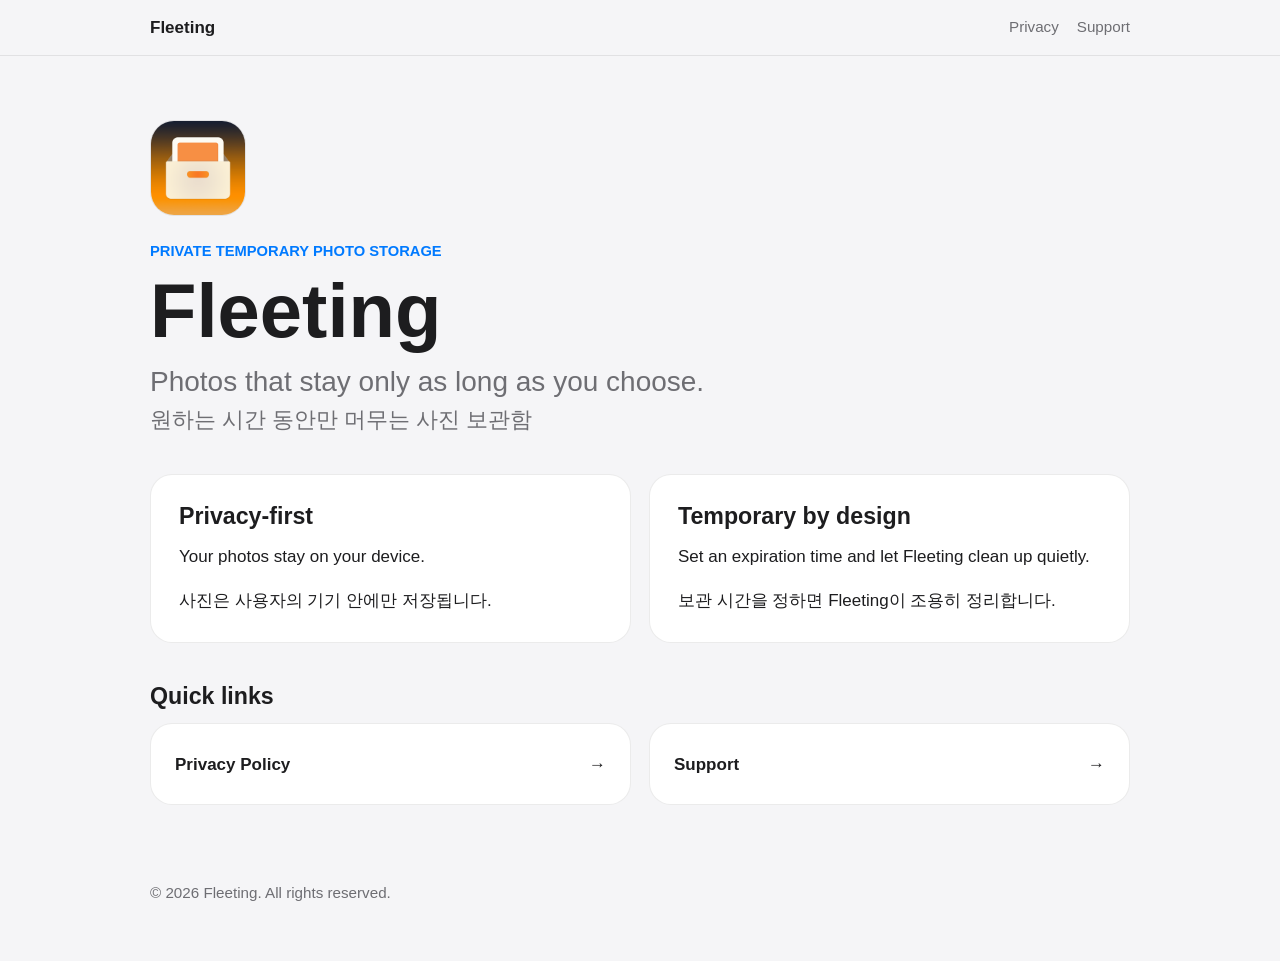
==== docs/index.html @ 69bde6c1 "Add GitHub Pages site" ====
<!doctype html>
<html lang="ko">
  <head>
    <meta charset="utf-8">
    <meta name="viewport" content="width=device-width, initial-scale=1">
    <title>Fleeting</title>
    <meta name="description" content="Fleeting keeps temporary photos private and on your device.">
    <link rel="stylesheet" href="./styles.css">
  </head>
  <body>
    <header class="site-header">
      <nav class="nav" aria-label="Main navigation">
        <a class="brand" href="./index.html" aria-current="page">Fleeting</a>
        <div class="nav-links">
          <a href="./privacy.html">Privacy</a>
          <a href="./support.html">Support</a>
        </div>
      </nav>
    </header>

    <main class="page">
      <section class="hero" aria-labelledby="hero-title">
        <img class="app-icon" src="./assets/icon.png" alt="Fleeting app icon" width="96" height="96">
        <p class="eyebrow">Private temporary photo storage</p>
        <h1 id="hero-title">Fleeting</h1>
        <p class="subtitle">Photos that stay only as long as you choose.</p>
        <p class="subtitle ko">원하는 시간 동안만 머무는 사진 보관함</p>
      </section>

      <section class="card-grid" aria-label="Fleeting features">
        <article class="card">
          <h2>Privacy-first</h2>
          <p>Your photos stay on your device.</p>
          <p lang="ko">사진은 사용자의 기기 안에만 저장됩니다.</p>
        </article>

        <article class="card">
          <h2>Temporary by design</h2>
          <p>Set an expiration time and let Fleeting clean up quietly.</p>
          <p lang="ko">보관 시간을 정하면 Fleeting이 조용히 정리합니다.</p>
        </article>
      </section>

      <section class="quick-links" aria-labelledby="quick-links-title">
        <h2 id="quick-links-title">Quick links</h2>
        <div class="link-cards">
          <a class="link-card" href="./privacy.html">
            <span>Privacy Policy</span>
            <span aria-hidden="true">→</span>
          </a>
          <a class="link-card" href="./support.html">
            <span>Support</span>
            <span aria-hidden="true">→</span>
          </a>
        </div>
      </section>
    </main>

    <footer class="site-footer">
      <p>© 2026 Fleeting. All rights reserved.</p>
    </footer>
  </body>
</html>
---- docs/styles.css ----
:root {
  --accent: #007aff;
  --text: #1d1d1f;
  --muted: #6e6e73;
  --bg: #f5f5f7;
  --card: #ffffff;
  --line: rgba(0,0,0,0.08);
  --radius: 22px;
}

* {
  box-sizing: border-box;
}

html {
  background: var(--bg);
}

body {
  margin: 0;
  min-height: 100vh;
  background: var(--bg);
  color: var(--text);
  font-family: -apple-system, BlinkMacSystemFont, "SF Pro Text", "Segoe UI", sans-serif;
  font-size: 17px;
  line-height: 1.6;
}

a {
  color: var(--accent);
  text-decoration: none;
}

a:hover {
  text-decoration: underline;
}

a:focus-visible {
  outline: 3px solid rgba(0, 122, 255, 0.35);
  outline-offset: 4px;
  border-radius: 10px;
}

.site-header {
  position: sticky;
  top: 0;
  z-index: 10;
  border-bottom: 1px solid var(--line);
  background: rgba(245, 245, 247, 0.92);
  backdrop-filter: saturate(180%) blur(18px);
}

.nav {
  display: flex;
  align-items: center;
  justify-content: space-between;
  gap: 20px;
  width: min(100% - 32px, 980px);
  margin: 0 auto;
  padding: 14px 0;
}

.brand {
  color: var(--text);
  font-weight: 700;
}

.nav-links {
  display: flex;
  align-items: center;
  gap: 18px;
  font-size: 0.95rem;
}

.nav-links a {
  color: var(--muted);
}

.nav-links a[aria-current="page"],
.brand[aria-current="page"] {
  color: var(--text);
}

.page {
  width: min(100% - 32px, 980px);
  margin: 0 auto;
  padding: 64px 0 48px;
}

.hero,
.page-title {
  max-width: 760px;
  margin-bottom: 40px;
}

.app-icon {
  display: block;
  width: 96px;
  height: 96px;
  margin-bottom: 24px;
  border-radius: 24px;
  border: 1px solid var(--line);
}

.eyebrow {
  margin: 0 0 10px;
  color: var(--accent);
  font-size: 0.92rem;
  font-weight: 700;
  letter-spacing: 0;
  text-transform: uppercase;
}

h1,
h2,
h3,
p {
  margin-top: 0;
}

h1 {
  margin-bottom: 16px;
  font-size: 4.75rem;
  line-height: 0.98;
  letter-spacing: 0;
}

h2 {
  margin-bottom: 12px;
  font-size: 1.45rem;
  line-height: 1.2;
  letter-spacing: 0;
}

h3 {
  margin-bottom: 8px;
  font-size: 1.08rem;
  line-height: 1.3;
  letter-spacing: 0;
}

.subtitle {
  max-width: 680px;
  margin-bottom: 8px;
  color: var(--muted);
  font-size: 1.75rem;
  line-height: 1.25;
}

.subtitle.ko {
  font-size: 1.35rem;
}

.updated {
  color: var(--muted);
}

.card-grid,
.link-cards {
  display: grid;
  grid-template-columns: repeat(2, minmax(0, 1fr));
  gap: 18px;
}

.card,
.content-card,
.link-card {
  border: 1px solid var(--line);
  border-radius: var(--radius);
  background: var(--card);
}

.card,
.content-card {
  padding: 28px;
}

.card p:last-child,
.content-card p:last-child,
.qa p:last-child {
  margin-bottom: 0;
}

.quick-links {
  margin-top: 40px;
}

.link-card {
  display: flex;
  align-items: center;
  justify-content: space-between;
  gap: 18px;
  min-height: 82px;
  padding: 22px 24px;
  color: var(--text);
  font-weight: 700;
}

.link-card:hover {
  border-color: rgba(0, 122, 255, 0.35);
  text-decoration: none;
}

.policy-page {
  max-width: 900px;
}

.content-card {
  margin-bottom: 20px;
}

.content-card h2:not(:first-child),
.content-card h3:not(:first-child) {
  margin-top: 30px;
}

ul {
  padding-left: 1.35rem;
}

li + li {
  margin-top: 6px;
}

.faq {
  display: grid;
  gap: 24px;
}

.qa {
  padding-top: 22px;
  border-top: 1px solid var(--line);
}

.qa:first-of-type {
  padding-top: 0;
  border-top: 0;
}

.site-footer {
  width: min(100% - 32px, 980px);
  margin: 0 auto;
  padding: 28px 0 40px;
  color: var(--muted);
  font-size: 0.95rem;
}

.footer-links {
  display: flex;
  flex-wrap: wrap;
  gap: 18px;
}

@media (max-width: 720px) {
  body {
    font-size: 16px;
  }

  .nav {
    width: min(100% - 24px, 980px);
  }

  .nav-links {
    gap: 14px;
  }

  .page {
    width: min(100% - 24px, 980px);
    padding-top: 42px;
  }

  h1 {
    font-size: 3.1rem;
  }

  .subtitle {
    font-size: 1.35rem;
  }

  .subtitle.ko {
    font-size: 1.15rem;
  }

  .card-grid,
  .link-cards {
    grid-template-columns: 1fr;
  }

  .card,
  .content-card {
    padding: 22px;
  }

  .site-footer {
    width: min(100% - 24px, 980px);
  }
}
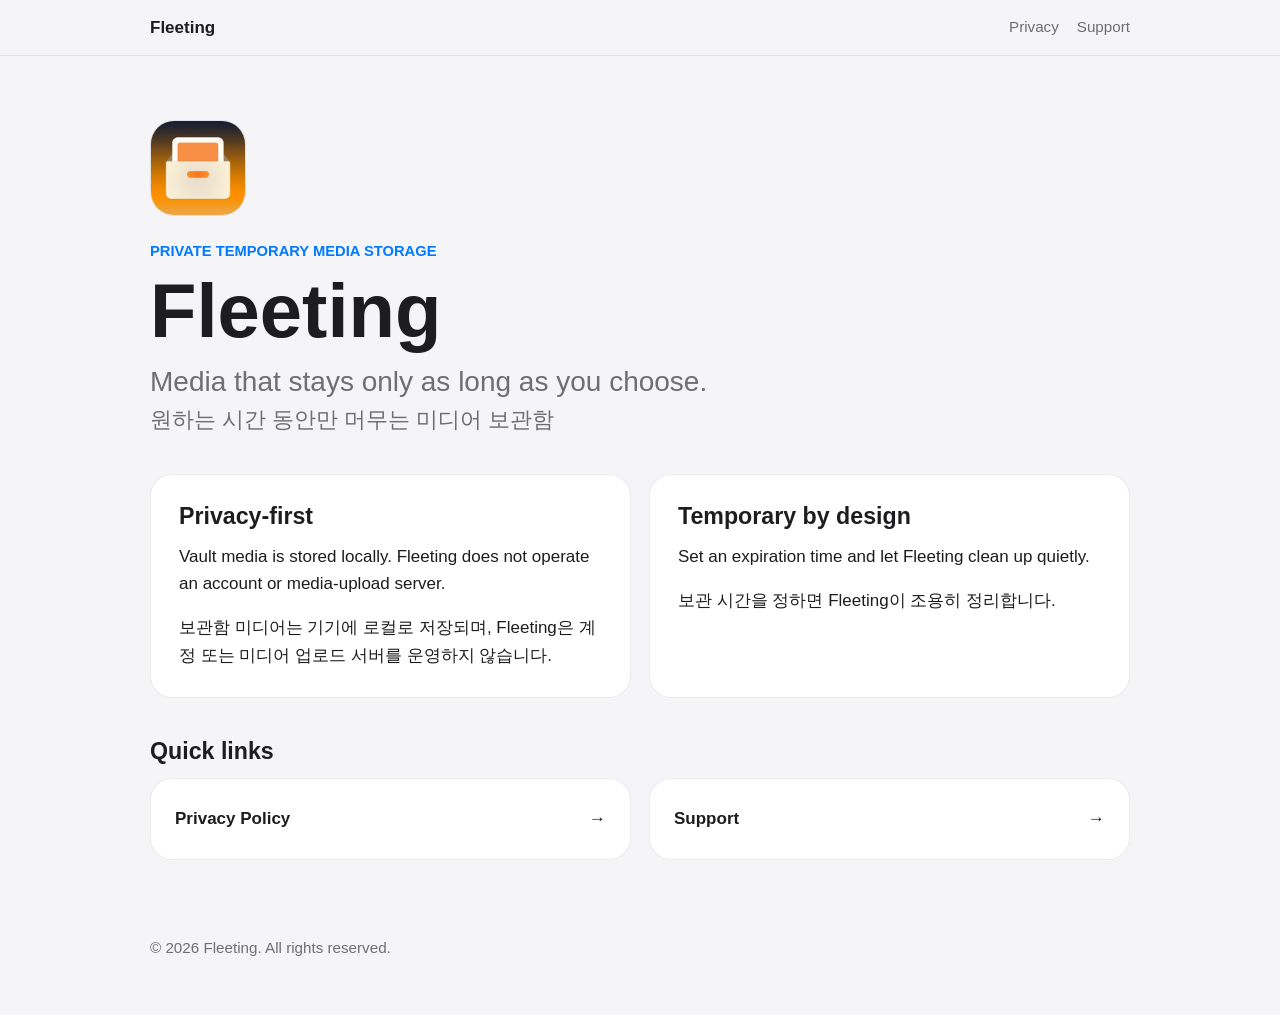
==== commit 0ed5cfe2: "Clarify Fleeting privacy and support" ====
--- a/docs/index.html
+++ b/docs/index.html
@@ -4,7 +4,7 @@
     <meta charset="utf-8">
     <meta name="viewport" content="width=device-width, initial-scale=1">
     <title>Fleeting</title>
-    <meta name="description" content="Fleeting keeps temporary photos private and on your device.">
+    <meta name="description" content="Fleeting keeps temporary media in a private local vault without a Fleeting upload server.">
     <link rel="stylesheet" href="./styles.css">
   </head>
   <body>
@@ -21,17 +21,17 @@
     <main class="page">
       <section class="hero" aria-labelledby="hero-title">
         <img class="app-icon" src="./assets/icon.png" alt="Fleeting app icon" width="96" height="96">
-        <p class="eyebrow">Private temporary photo storage</p>
+        <p class="eyebrow">Private temporary media storage</p>
         <h1 id="hero-title">Fleeting</h1>
-        <p class="subtitle">Photos that stay only as long as you choose.</p>
-        <p class="subtitle ko">원하는 시간 동안만 머무는 사진 보관함</p>
+        <p class="subtitle">Media that stays only as long as you choose.</p>
+        <p class="subtitle ko">원하는 시간 동안만 머무는 미디어 보관함</p>
       </section>
 
       <section class="card-grid" aria-label="Fleeting features">
         <article class="card">
           <h2>Privacy-first</h2>
-          <p>Your photos stay on your device.</p>
-          <p lang="ko">사진은 사용자의 기기 안에만 저장됩니다.</p>
+          <p>Vault media is stored locally. Fleeting does not operate an account or media-upload server.</p>
+          <p lang="ko">보관함 미디어는 기기에 로컬로 저장되며, Fleeting은 계정 또는 미디어 업로드 서버를 운영하지 않습니다.</p>
         </article>
 
         <article class="card">
